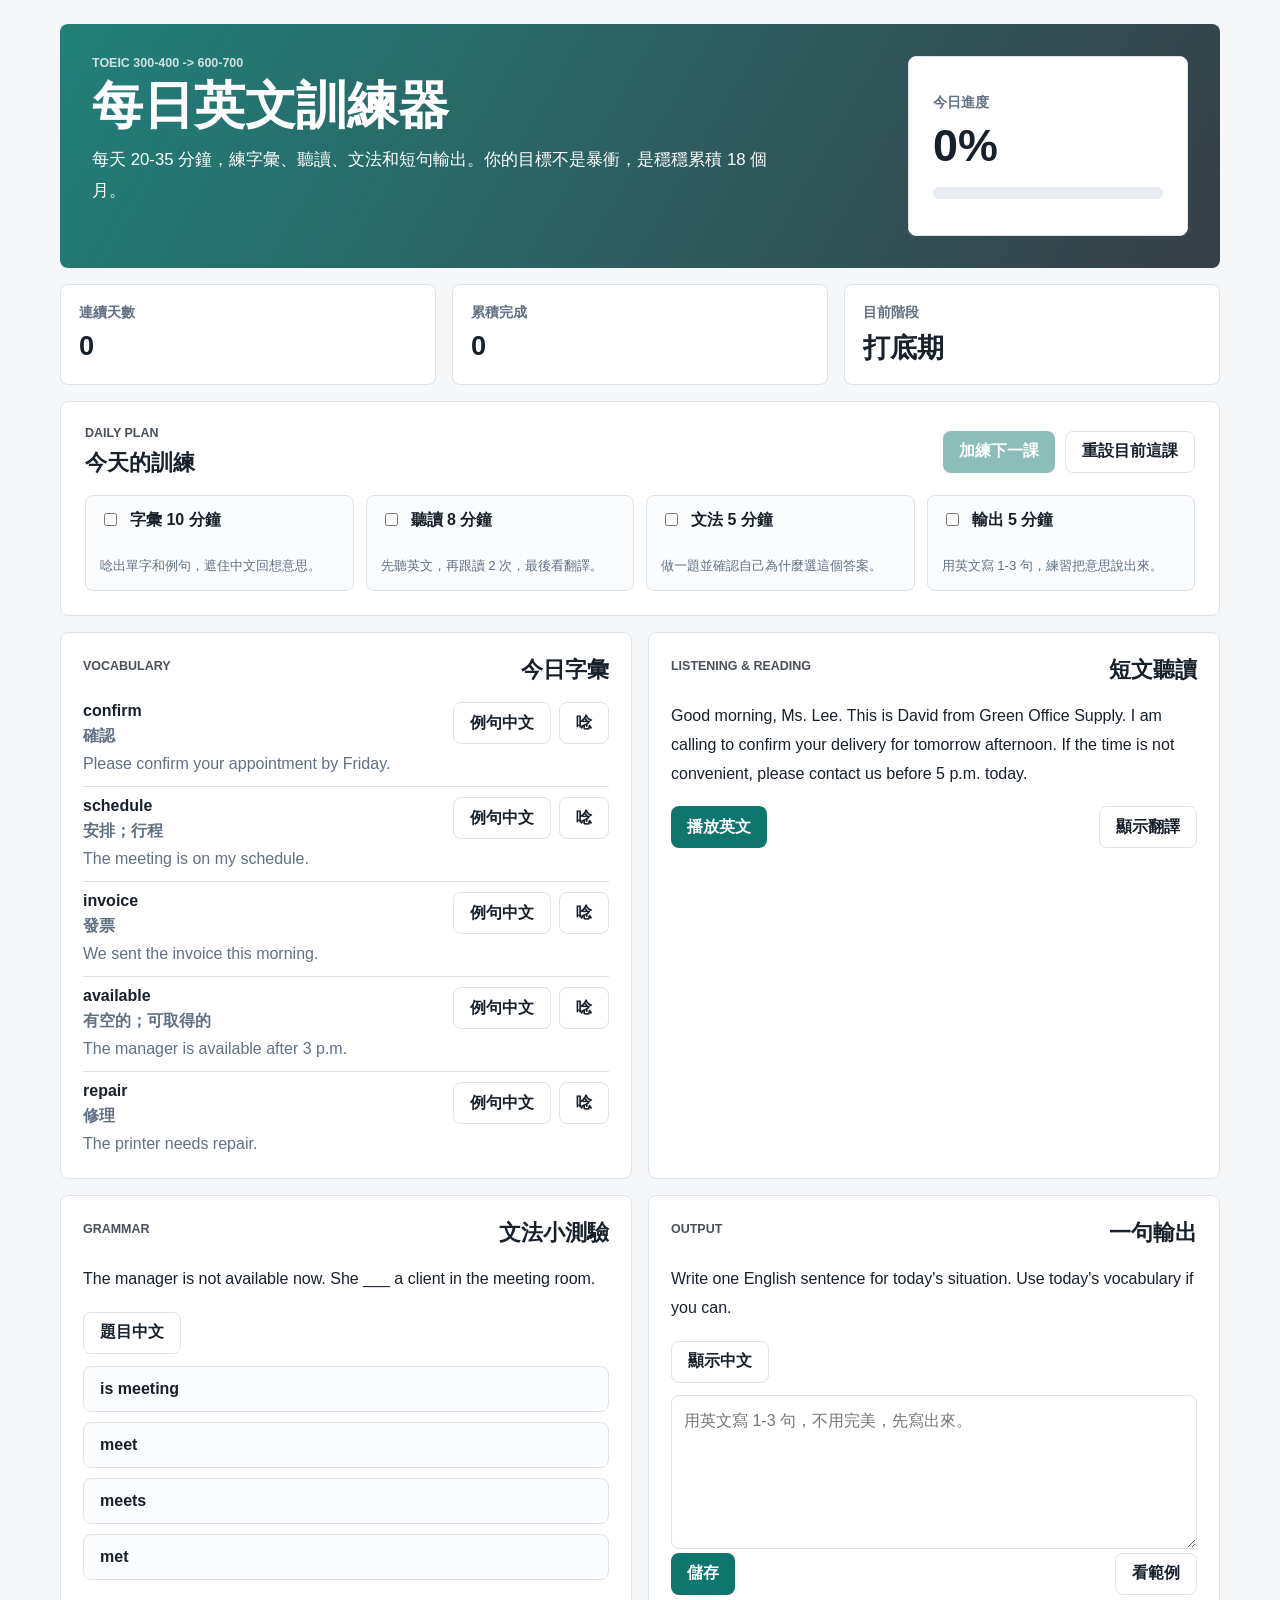
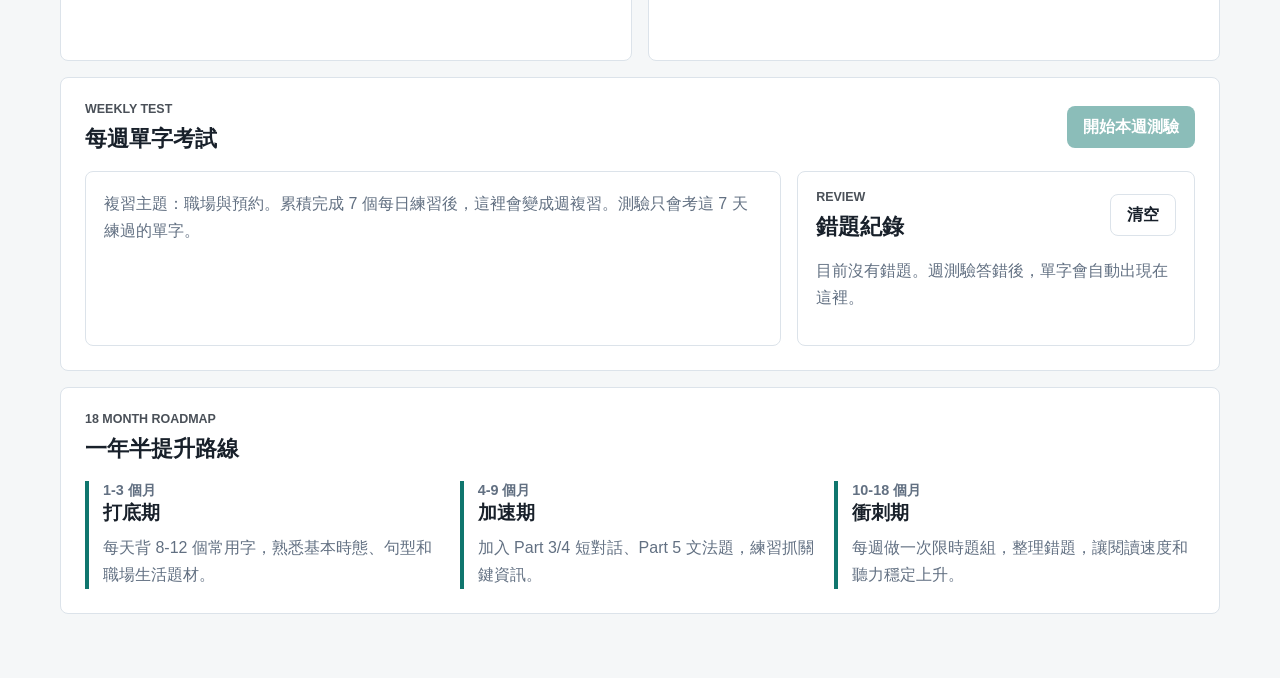
==== index.html @ 6557d49b "Add files via upload" ====
<!doctype html>
<html lang="zh-Hant">
  <head>
    <meta charset="utf-8">
    <meta name="viewport" content="width=device-width, initial-scale=1">
    <title>每日英文訓練器</title>
    <link rel="stylesheet" href="styles.css">
  </head>
  <body>
    <main class="app-shell">
      <section class="hero">
        <div>
          <p class="eyebrow">TOEIC 300-400 -> 600-700</p>
          <h1>每日英文訓練器</h1>
          <p class="hero-copy">每天 20-35 分鐘，練字彙、聽讀、文法和短句輸出。你的目標不是暴衝，是穩穩累積 18 個月。</p>
        </div>
        <div class="goal-panel" aria-label="學習目標">
          <span>今日進度</span>
          <strong id="todayScore">0%</strong>
          <div class="progress-track">
            <div id="todayBar" class="progress-fill"></div>
          </div>
        </div>
      </section>

      <section class="dashboard" aria-label="學習總覽">
        <article>
          <span>連續天數</span>
          <strong id="streakDays">0</strong>
        </article>
        <article>
          <span>累積完成</span>
          <strong id="totalDone">0</strong>
        </article>
        <article>
          <span>目前階段</span>
          <strong id="phaseName">打底期</strong>
        </article>
      </section>

      <section class="planner">
        <div class="section-heading">
          <div>
            <p class="eyebrow">Daily Plan</p>
            <h2>今天的訓練</h2>
          </div>
          <div class="planner-actions">
            <button id="extraLesson" type="button">加練下一課</button>
            <button id="resetToday" class="ghost-button" type="button">重設目前這課</button>
          </div>
        </div>
        <div id="taskList" class="task-list"></div>
      </section>

      <section class="practice-grid">
        <article class="practice-card">
          <div class="card-heading">
            <p class="eyebrow">Vocabulary</p>
            <h2>今日字彙</h2>
          </div>
          <div id="wordList" class="word-list"></div>
        </article>

        <article class="practice-card">
          <div class="card-heading">
            <p class="eyebrow">Listening & Reading</p>
            <h2>短文聽讀</h2>
          </div>
          <p id="readingText" class="reading-text"></p>
          <div class="button-row">
            <button id="speakText" type="button">播放英文</button>
            <button id="showTranslation" class="ghost-button" type="button">顯示翻譯</button>
          </div>
          <p id="translationText" class="translation-text" hidden></p>
        </article>

        <article class="practice-card">
          <div class="card-heading">
            <p class="eyebrow">Grammar</p>
            <h2>文法小測驗</h2>
          </div>
          <p id="quizQuestion" class="quiz-question"></p>
          <button id="showQuizTranslation" class="ghost-button inline-helper" type="button">題目中文</button>
          <p id="quizTranslation" class="translation-text" hidden></p>
          <div id="quizOptions" class="quiz-options"></div>
          <p id="quizFeedback" class="feedback"></p>
          <div id="grammarMistakeList" class="grammar-mistakes"></div>
        </article>

        <article class="practice-card">
          <div class="card-heading">
            <p class="eyebrow">Output</p>
            <h2>一句輸出</h2>
          </div>
          <p id="writingPrompt" class="writing-prompt"></p>
          <button id="showWritingTranslation" class="ghost-button inline-helper" type="button">顯示中文</button>
          <p id="writingTranslation" class="translation-text" hidden></p>
          <textarea id="writingBox" rows="5" placeholder="用英文寫 1-3 句，不用完美，先寫出來。"></textarea>
          <div class="button-row">
            <button id="saveWriting" type="button">儲存</button>
            <button id="sampleAnswer" class="ghost-button" type="button">看範例</button>
          </div>
          <p id="writingHint" class="feedback"></p>
        </article>
      </section>

      <section class="weekly-test">
        <div class="section-heading">
          <div>
            <p class="eyebrow">Weekly Test</p>
            <h2>每週單字考試</h2>
          </div>
          <div class="weekly-controls">
            <button id="startWeeklyTest" type="button">開始本週測驗</button>
            <button id="submitWeeklyTest" class="ghost-button" type="button" hidden>交卷</button>
          </div>
        </div>
        <div class="weekly-layout">
          <article class="weekly-panel">
            <p id="weeklyStatus" class="weekly-status"></p>
            <div id="weeklyQuiz" class="weekly-quiz"></div>
            <p id="weeklyResult" class="feedback"></p>
          </article>
          <article class="weekly-panel">
            <div class="card-heading">
              <div>
                <p class="eyebrow">Review</p>
                <h2>錯題紀錄</h2>
              </div>
              <button id="clearWrongWords" class="ghost-button" type="button">清空</button>
            </div>
            <div id="wrongWordList" class="wrong-list"></div>
          </article>
        </div>
      </section>

      <section class="roadmap">
        <div class="section-heading">
          <div>
            <p class="eyebrow">18 Month Roadmap</p>
            <h2>一年半提升路線</h2>
          </div>
        </div>
        <div class="timeline">
          <article>
            <span>1-3 個月</span>
            <h3>打底期</h3>
            <p>每天背 8-12 個常用字，熟悉基本時態、句型和職場生活題材。</p>
          </article>
          <article>
            <span>4-9 個月</span>
            <h3>加速期</h3>
            <p>加入 Part 3/4 短對話、Part 5 文法題，練習抓關鍵資訊。</p>
          </article>
          <article>
            <span>10-18 個月</span>
            <h3>衝刺期</h3>
            <p>每週做一次限時題組，整理錯題，讓閱讀速度和聽力穩定上升。</p>
          </article>
        </div>
      </section>
    </main>

    <script src="app.js"></script>
  </body>
</html>
---- styles.css ----
:root {
  color-scheme: light;
  --ink: #18202a;
  --muted: #627082;
  --line: #dce3ea;
  --bg: #f5f7f8;
  --panel: #ffffff;
  --accent: #0f766e;
  --accent-strong: #115e59;
  --warm: #f59e0b;
  --soft: #e7f3f1;
  --danger: #b42318;
  font-family: "Segoe UI", "Noto Sans TC", Arial, sans-serif;
}

* {
  box-sizing: border-box;
}

[hidden] {
  display: none !important;
}

body {
  margin: 0;
  background: var(--bg);
  color: var(--ink);
}

button,
textarea {
  font: inherit;
}

button {
  min-height: 42px;
  border: 0;
  border-radius: 8px;
  background: var(--accent);
  color: #ffffff;
  padding: 0 16px;
  cursor: pointer;
  font-weight: 700;
}

button:hover {
  background: var(--accent-strong);
}

button:disabled {
  cursor: not-allowed;
  opacity: 0.48;
}

textarea {
  width: 100%;
  resize: vertical;
  border: 1px solid var(--line);
  border-radius: 8px;
  padding: 12px;
  line-height: 1.6;
}

.app-shell {
  width: min(1160px, calc(100% - 32px));
  margin: 0 auto;
  padding: 24px 0 48px;
}

.hero {
  display: grid;
  grid-template-columns: minmax(0, 1fr) 280px;
  gap: 24px;
  align-items: stretch;
  padding: 32px;
  border-radius: 8px;
  background:
    linear-gradient(120deg, rgba(15, 118, 110, 0.92), rgba(24, 32, 42, 0.86)),
    url("https://images.unsplash.com/photo-1516321318423-f06f85e504b3?auto=format&fit=crop&w=1600&q=80");
  background-size: cover;
  background-position: center;
  color: #ffffff;
}

.eyebrow {
  margin: 0 0 8px;
  color: inherit;
  font-size: 0.78rem;
  font-weight: 800;
  letter-spacing: 0;
  text-transform: uppercase;
  opacity: 0.78;
}

h1,
h2,
h3,
p {
  margin-top: 0;
}

h1 {
  margin-bottom: 12px;
  font-size: clamp(2rem, 4vw, 3.4rem);
  line-height: 1.08;
  letter-spacing: 0;
}

h2 {
  margin-bottom: 0;
  font-size: 1.35rem;
}

h3 {
  margin-bottom: 8px;
}

.hero-copy {
  max-width: 680px;
  margin-bottom: 0;
  font-size: 1.05rem;
  line-height: 1.8;
}

.goal-panel,
.dashboard article,
.practice-card,
.planner,
.roadmap,
.weekly-test,
.weekly-panel {
  border: 1px solid var(--line);
  border-radius: 8px;
  background: var(--panel);
}

.goal-panel {
  display: flex;
  min-height: 180px;
  flex-direction: column;
  justify-content: center;
  padding: 24px;
  color: var(--ink);
}

.goal-panel span,
.dashboard span,
.timeline span {
  color: var(--muted);
  font-size: 0.9rem;
  font-weight: 700;
}

.goal-panel strong {
  margin: 8px 0 16px;
  font-size: 2.8rem;
}

.progress-track {
  width: 100%;
  height: 12px;
  overflow: hidden;
  border-radius: 999px;
  background: #e9edf1;
}

.progress-fill {
  width: 0%;
  height: 100%;
  border-radius: inherit;
  background: var(--warm);
  transition: width 180ms ease;
}

.dashboard {
  display: grid;
  grid-template-columns: repeat(3, 1fr);
  gap: 16px;
  margin: 16px 0;
}

.dashboard article {
  padding: 18px;
}

.dashboard strong {
  display: block;
  margin-top: 8px;
  font-size: 1.7rem;
}

.planner,
.roadmap,
.weekly-test {
  padding: 24px;
  margin-bottom: 16px;
}

.section-heading,
.card-heading,
.button-row {
  display: flex;
  align-items: center;
  justify-content: space-between;
  gap: 12px;
}

.planner-actions {
  display: flex;
  gap: 10px;
  align-items: center;
}

.task-list {
  display: grid;
  grid-template-columns: repeat(4, 1fr);
  gap: 12px;
  margin-top: 18px;
}

.task {
  display: flex;
  min-height: 96px;
  flex-direction: column;
  justify-content: space-between;
  border: 1px solid var(--line);
  border-radius: 8px;
  padding: 14px;
  background: #fbfcfd;
}

.task label {
  display: flex;
  gap: 10px;
  align-items: flex-start;
  font-weight: 800;
}

.task small {
  color: var(--muted);
  line-height: 1.5;
}

.practice-grid {
  display: grid;
  grid-template-columns: repeat(2, minmax(0, 1fr));
  gap: 16px;
  margin-bottom: 16px;
}

.weekly-layout {
  display: grid;
  grid-template-columns: minmax(0, 1.4fr) minmax(280px, 0.8fr);
  gap: 16px;
  margin-top: 18px;
}

.weekly-panel {
  padding: 18px;
}

.weekly-controls {
  display: flex;
  gap: 10px;
  align-items: center;
}

.weekly-status {
  color: var(--muted);
  line-height: 1.7;
}

.weekly-quiz {
  display: grid;
  gap: 14px;
}

.weekly-question {
  border: 1px solid var(--line);
  border-radius: 8px;
  padding: 14px;
  background: #fbfcfd;
}

.weekly-question strong {
  display: block;
  margin-bottom: 10px;
}

.weekly-question label {
  display: flex;
  gap: 8px;
  align-items: flex-start;
  margin: 8px 0;
  color: var(--ink);
  line-height: 1.5;
}

.wrong-list {
  display: grid;
  gap: 10px;
  margin-top: 16px;
}

.wrong-item {
  border-bottom: 1px solid var(--line);
  padding-bottom: 10px;
}

.wrong-item:last-child {
  border-bottom: 0;
  padding-bottom: 0;
}

.wrong-item strong {
  display: block;
}

.wrong-item span {
  display: block;
  color: var(--muted);
  line-height: 1.5;
}

.practice-card {
  padding: 22px;
}

.word-list {
  display: grid;
  gap: 10px;
  margin-top: 18px;
}

.word-item {
  display: grid;
  grid-template-columns: minmax(0, 1fr) auto;
  gap: 12px;
  align-items: start;
  border-bottom: 1px solid var(--line);
  padding-bottom: 10px;
}

.word-item:last-child {
  border-bottom: 0;
  padding-bottom: 0;
}

.word-item strong {
  display: block;
}

.word-item span {
  display: block;
  color: var(--muted);
  line-height: 1.5;
}

.word-meaning {
  margin-top: 4px;
  color: var(--accent-strong);
  font-weight: 700;
}

.word-example {
  margin-top: 4px;
}

.example-translation {
  margin-top: 6px;
  color: var(--accent-strong);
  font-weight: 700;
}

.word-actions {
  display: flex;
  gap: 8px;
}

.reading-text,
.quiz-question,
.writing-prompt {
  margin: 18px 0;
  line-height: 1.8;
}

.translation-text,
.feedback {
  min-height: 28px;
  margin: 12px 0 0;
  color: var(--accent-strong);
  line-height: 1.6;
}

.inline-helper {
  margin-bottom: 12px;
}

.quiz-options {
  display: grid;
  gap: 10px;
}

.quiz-options button {
  width: 100%;
  min-height: 46px;
  border: 1px solid var(--line);
  background: #fbfcfd;
  color: var(--ink);
  text-align: left;
}

.quiz-options button:hover {
  border-color: var(--accent);
  background: var(--soft);
}

.quiz-options button.is-correct,
.quiz-options button.is-correct:disabled {
  border-color: #0f766e;
  background: #e7f3f1;
  color: #0f3f3b;
  opacity: 1;
}

.quiz-options button.is-wrong,
.quiz-options button.is-wrong:disabled {
  border-color: #b42318;
  background: #fff1f0;
  color: #7a1c13;
  opacity: 1;
}

.grammar-mistakes {
  display: grid;
  gap: 10px;
  margin-top: 18px;
}

.grammar-mistakes h3 {
  margin: 0;
  font-size: 1rem;
}

.grammar-mistake {
  border-top: 1px solid var(--line);
  padding-top: 10px;
}

.grammar-mistake strong,
.grammar-mistake span {
  display: block;
  line-height: 1.6;
}

.grammar-mistake span {
  color: var(--muted);
}

.ghost-button {
  border: 1px solid var(--line);
  background: #ffffff;
  color: var(--ink);
}

.ghost-button:hover {
  background: #eef4f3;
  color: var(--ink);
}

.timeline {
  display: grid;
  grid-template-columns: repeat(3, 1fr);
  gap: 14px;
  margin-top: 18px;
}

.timeline article {
  border-left: 4px solid var(--accent);
  padding-left: 14px;
}

.timeline p {
  margin-bottom: 0;
  color: var(--muted);
  line-height: 1.7;
}

@media (max-width: 820px) {
  .hero,
  .practice-grid,
  .timeline,
  .weekly-layout {
    grid-template-columns: 1fr;
  }

  .task-list {
    grid-template-columns: repeat(2, 1fr);
  }
}

@media (max-width: 560px) {
  .app-shell {
    width: min(100% - 20px, 1160px);
    padding-top: 10px;
  }

  .hero,
  .planner,
  .roadmap,
  .practice-card {
    padding: 18px;
  }

  .dashboard,
  .task-list {
    grid-template-columns: 1fr;
  }

  .section-heading,
  .card-heading,
  .button-row,
  .weekly-controls,
  .planner-actions {
    align-items: stretch;
    flex-direction: column;
  }

  button {
    width: 100%;
  }

  .word-item {
    grid-template-columns: 1fr;
  }

  .word-actions {
    width: 100%;
    flex-direction: column;
  }
}
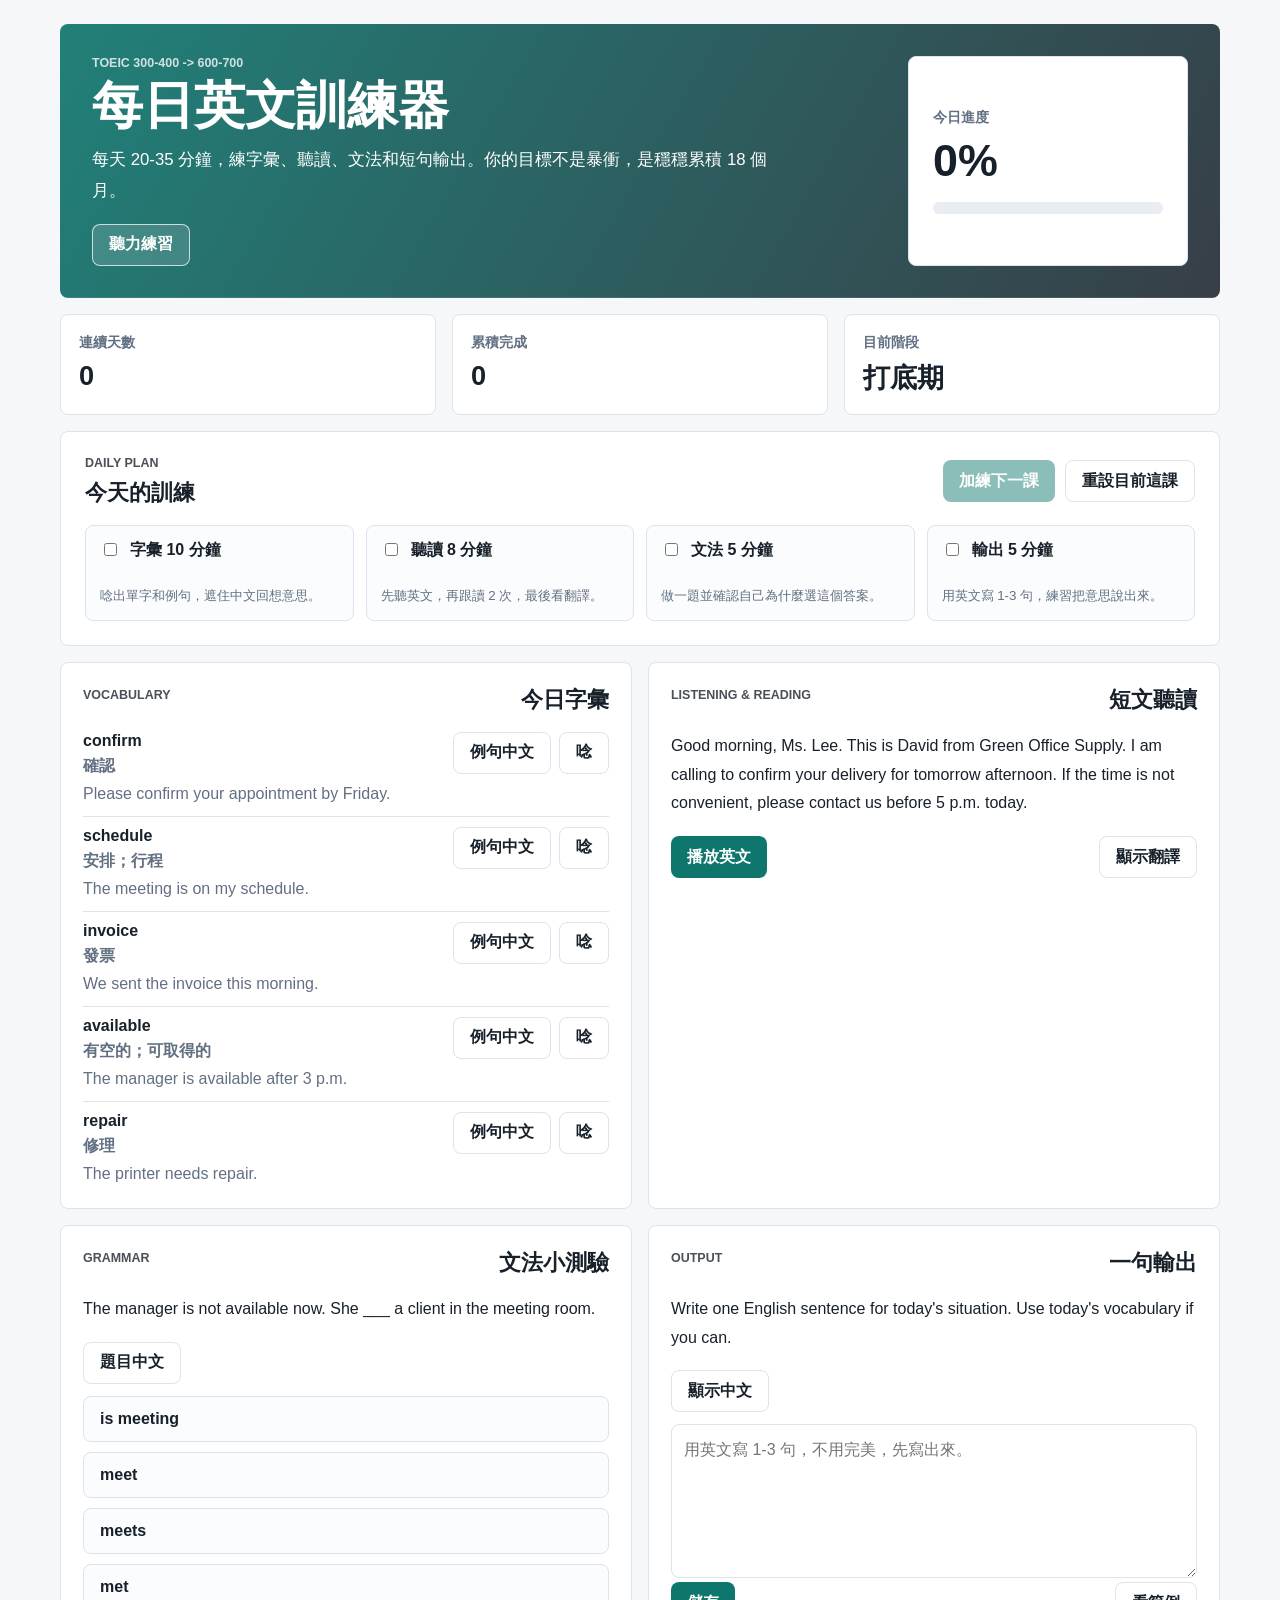
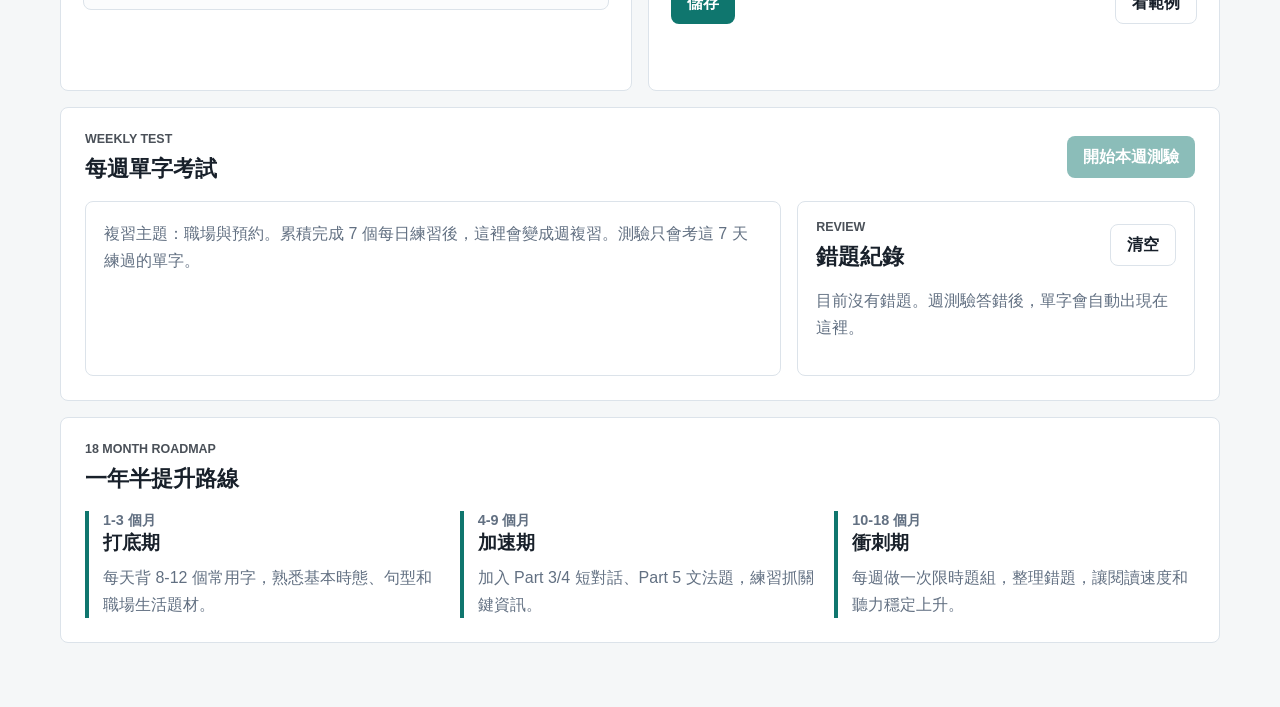
==== commit 2821ddfe: "Add files via upload" ====
--- a/index.html
+++ b/index.html
@@ -13,6 +13,9 @@
           <p class="eyebrow">TOEIC 300-400 -> 600-700</p>
           <h1>每日英文訓練器</h1>
           <p class="hero-copy">每天 20-35 分鐘，練字彙、聽讀、文法和短句輸出。你的目標不是暴衝，是穩穩累積 18 個月。</p>
+          <div class="page-links">
+            <a href="listening.html">聽力練習</a>
+          </div>
         </div>
         <div class="goal-panel" aria-label="學習目標">
           <span>今日進度</span>
--- a/styles.css
+++ b/styles.css
@@ -122,6 +122,30 @@
   line-height: 1.8;
 }
 
+.page-links {
+  display: flex;
+  gap: 10px;
+  margin-top: 18px;
+}
+
+.page-links a {
+  display: inline-flex;
+  min-height: 42px;
+  align-items: center;
+  justify-content: center;
+  border: 1px solid rgba(255, 255, 255, 0.72);
+  border-radius: 8px;
+  background: rgba(255, 255, 255, 0.14);
+  color: #ffffff;
+  padding: 0 16px;
+  text-decoration: none;
+  font-weight: 800;
+}
+
+.page-links a:hover {
+  background: rgba(255, 255, 255, 0.24);
+}
+
 .goal-panel,
 .dashboard article,
 .practice-card,
@@ -530,6 +554,11 @@
     width: 100%;
   }
 
+  .page-links,
+  .page-links a {
+    width: 100%;
+  }
+
   .word-item {
     grid-template-columns: 1fr;
   }
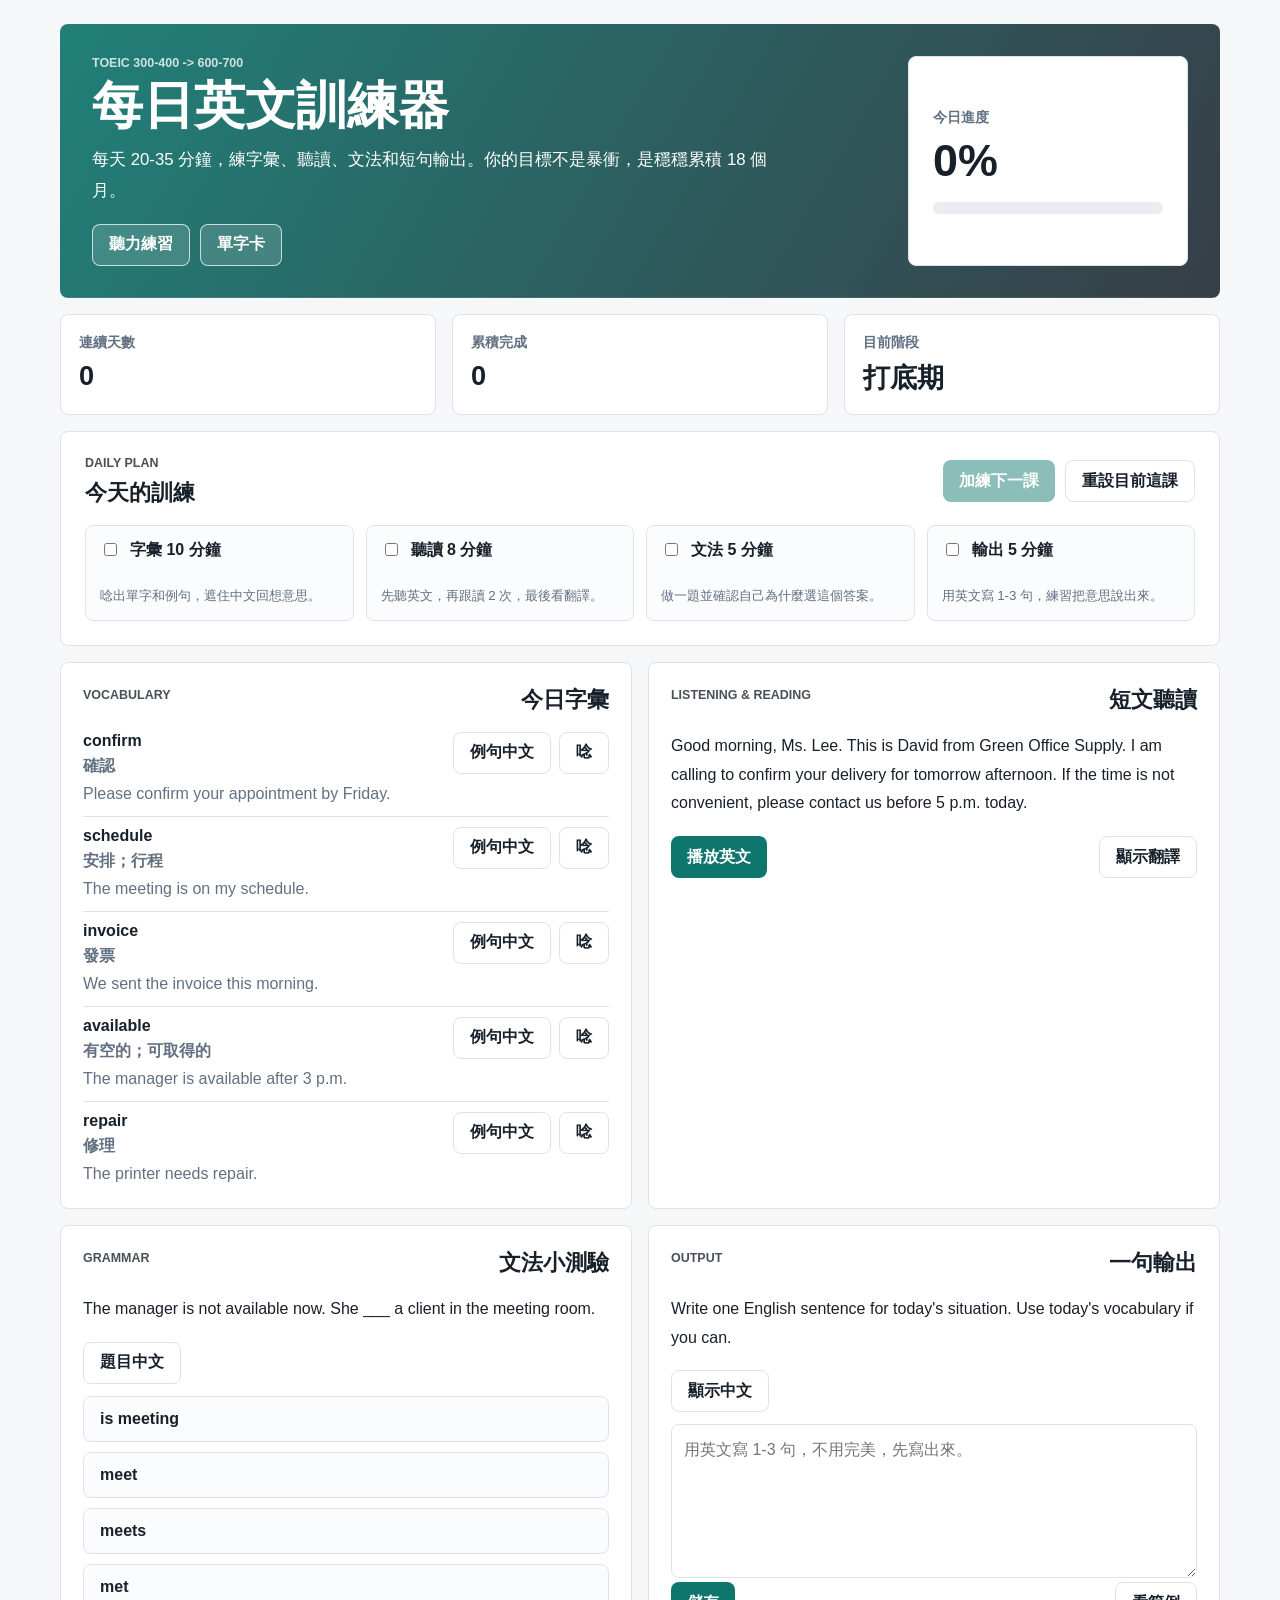
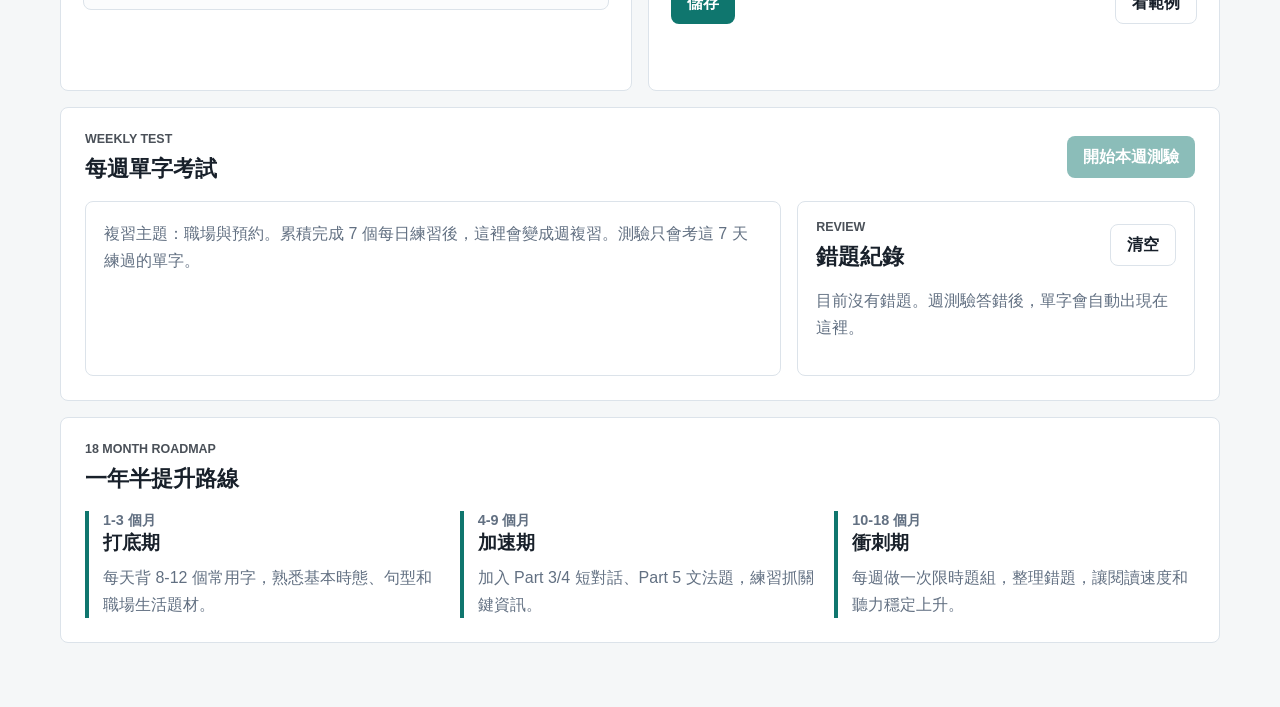
==== commit ee34a99c: "Add mobile flashcards page for unknown vocabulary New flashcards.html: add words, spaced-repetition " ====
--- a/index.html
+++ b/index.html
@@ -15,6 +15,7 @@
           <p class="hero-copy">每天 20-35 分鐘，練字彙、聽讀、文法和短句輸出。你的目標不是暴衝，是穩穩累積 18 個月。</p>
           <div class="page-links">
             <a href="listening.html">聽力練習</a>
+            <a href="flashcards.html">單字卡</a>
           </div>
         </div>
         <div class="goal-panel" aria-label="學習目標">
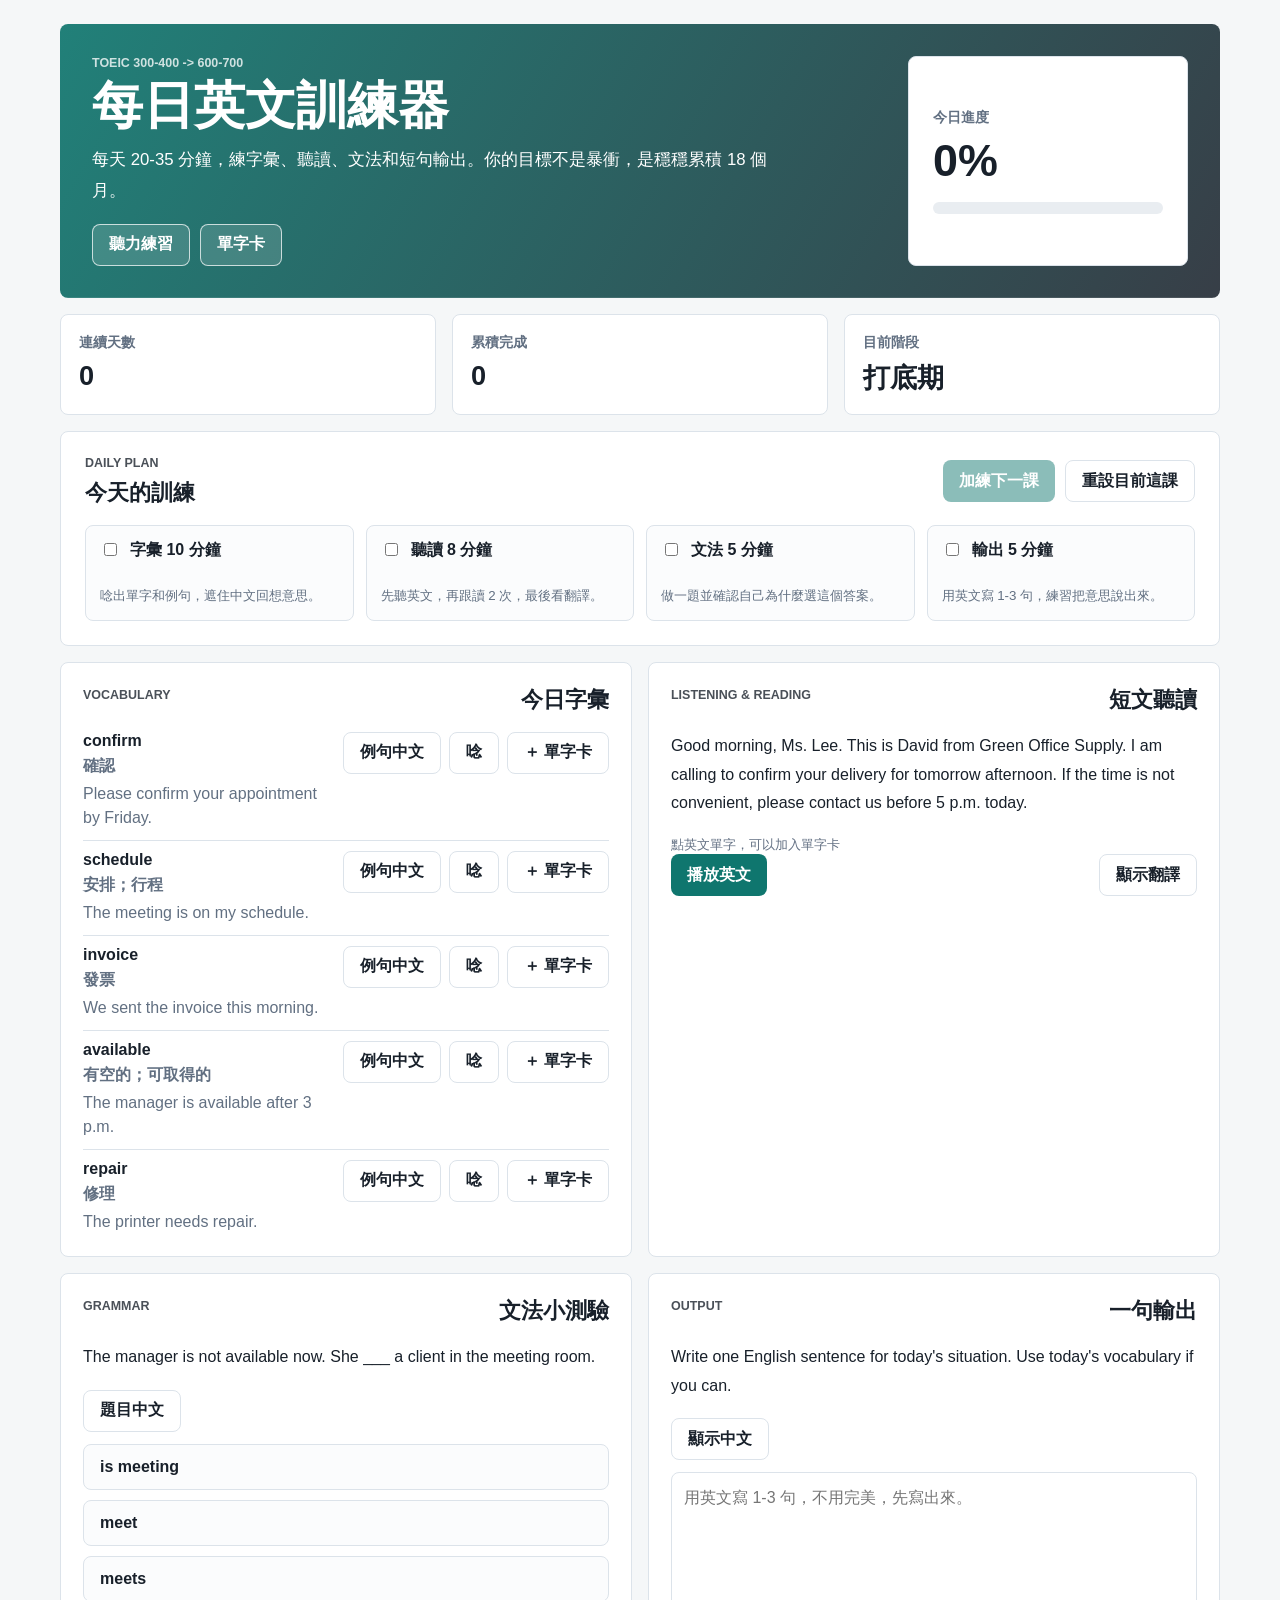
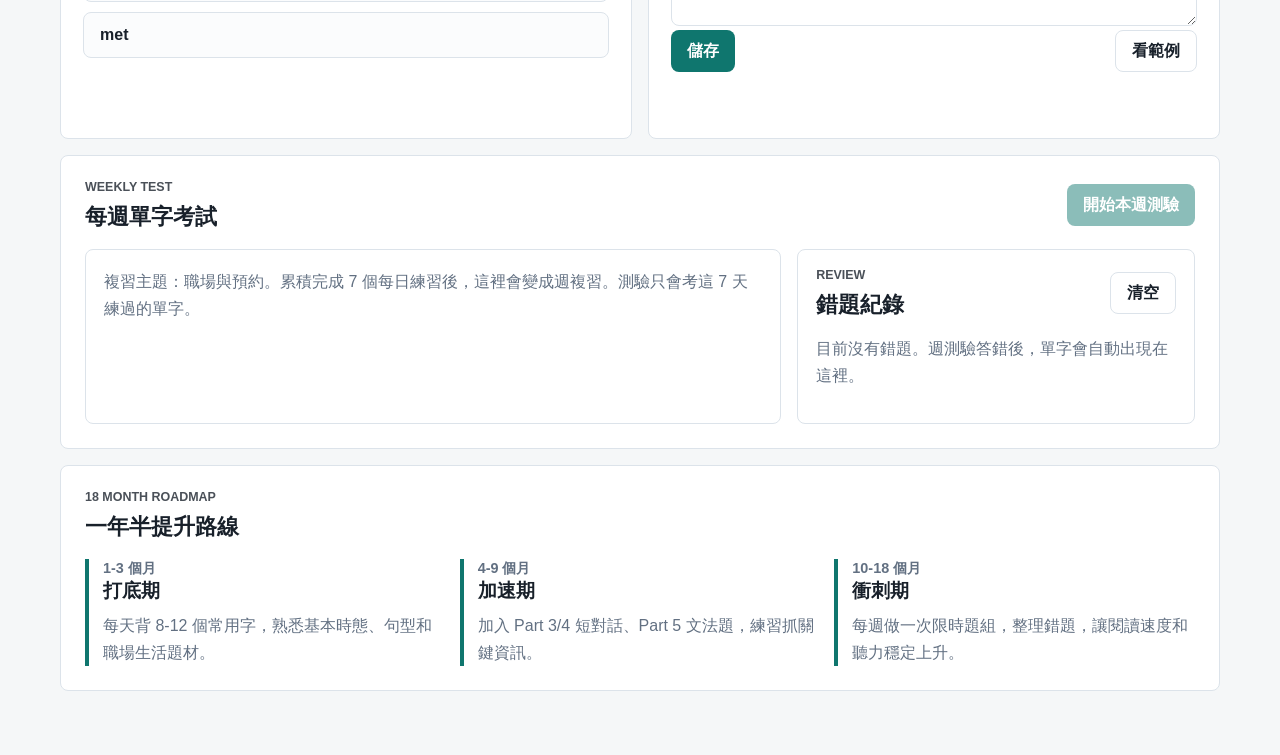
==== commit 188797d8: "Add US/UK accents and one-tap add-to-flashcards Flashcards: US and UK pronunciation buttons for the " ====
--- a/index.html
+++ b/index.html
@@ -4,7 +4,7 @@
     <meta charset="utf-8">
     <meta name="viewport" content="width=device-width, initial-scale=1">
     <title>每日英文訓練器</title>
-    <link rel="stylesheet" href="styles.css">
+    <link rel="stylesheet" href="styles.css?v=20260930">
   </head>
   <body>
     <main class="app-shell">
@@ -165,6 +165,7 @@
       </section>
     </main>
 
-    <script src="app.js"></script>
+    <script src="vocab-quick-add.js?v=20260930"></script>
+    <script src="app.js?v=20260930"></script>
   </body>
 </html>
--- a/styles.css
+++ b/styles.css
@@ -565,6 +565,11 @@
 
   .word-actions {
     width: 100%;
-    flex-direction: column;
-  }
-}
+    display: grid;
+    grid-template-columns: repeat(3, minmax(0, 1fr));
+  }
+
+  .word-actions button {
+    padding: 0 6px;
+  }
+}
